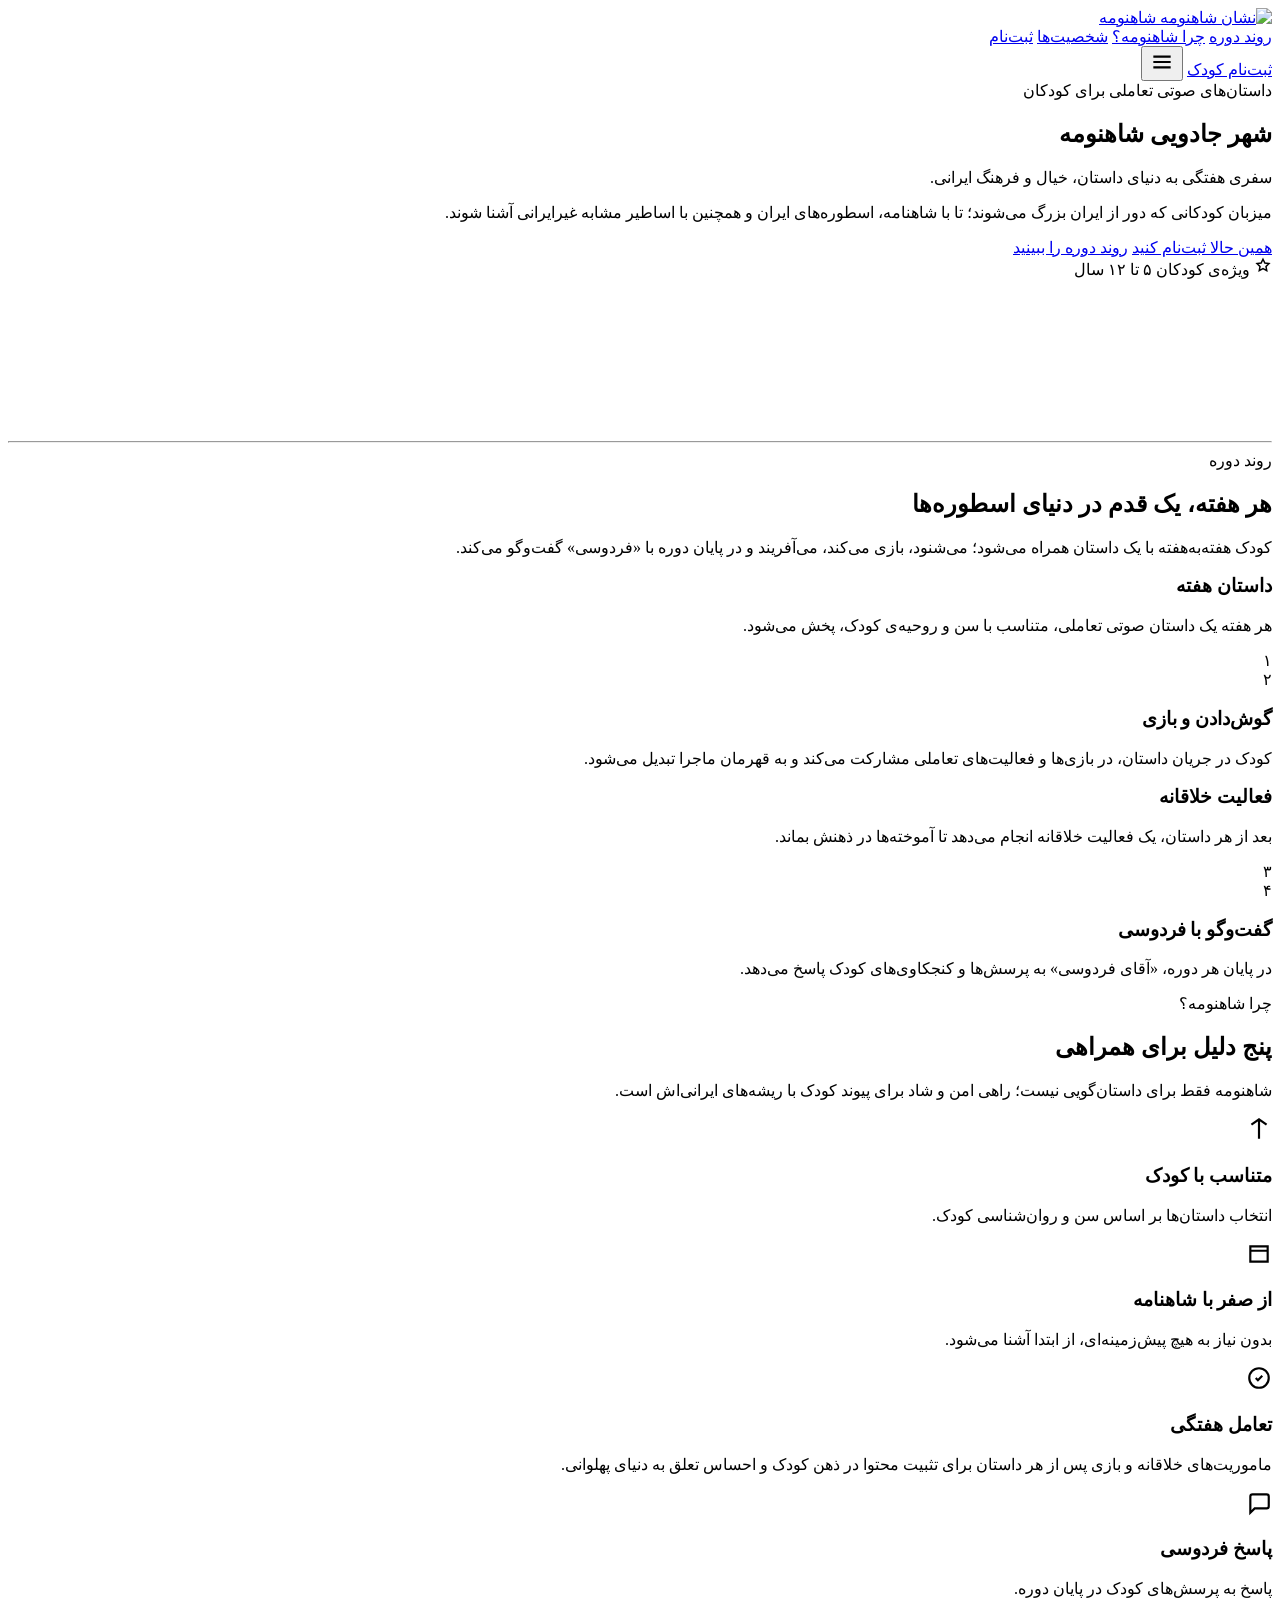
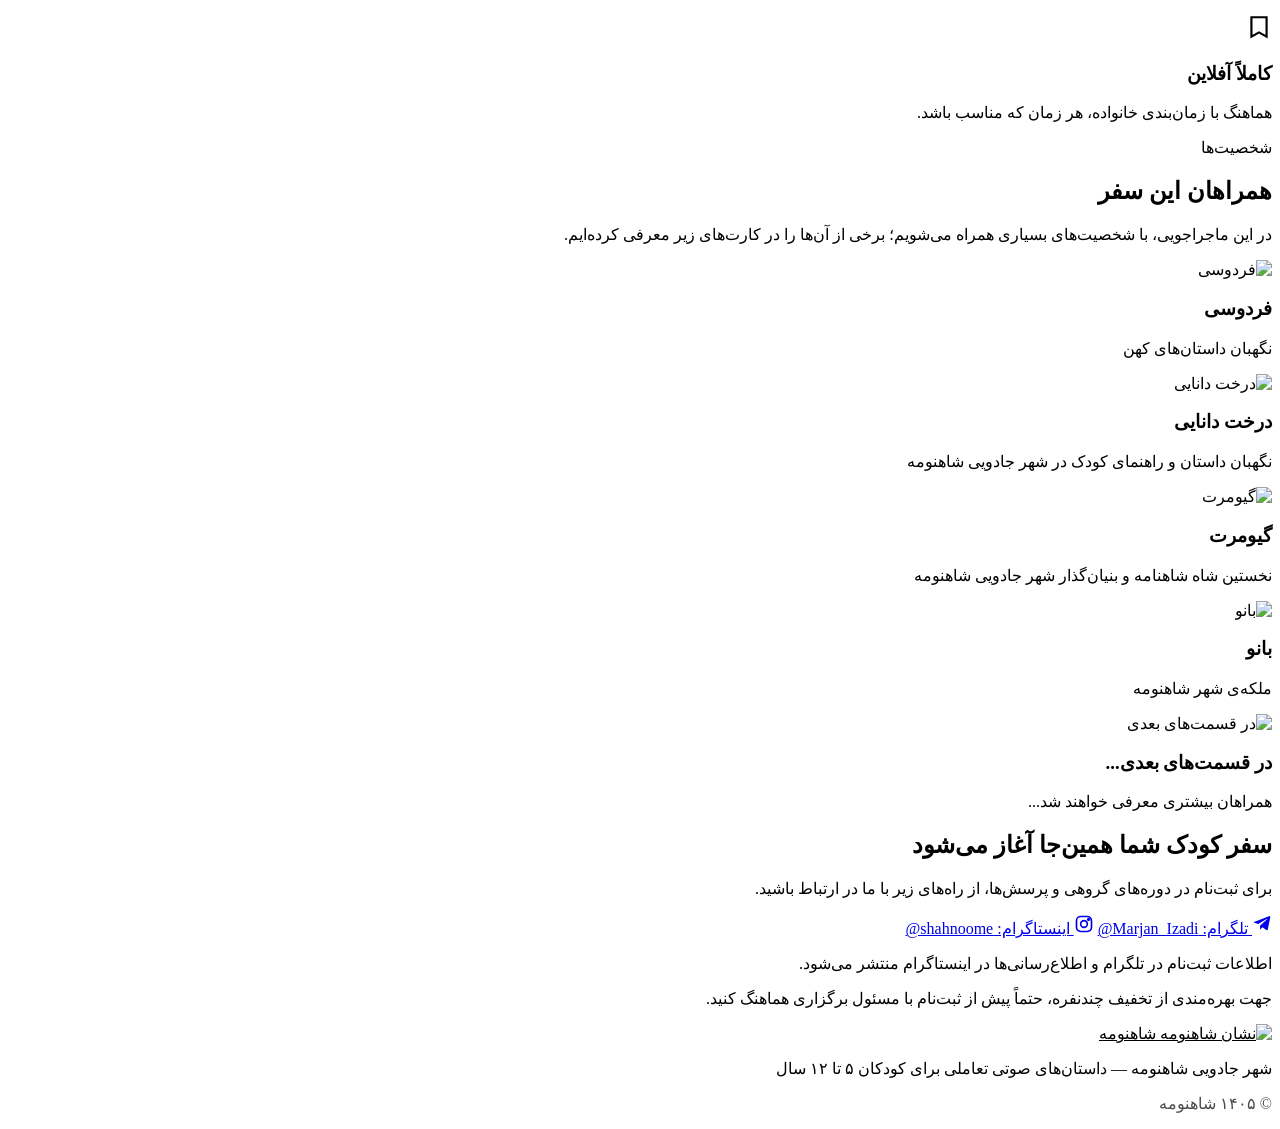
==== index.html @ 926d619a "Add files via upload" ====
<!DOCTYPE html>

<html dir="rtl" lang="fa">
<head>
<meta charset="utf-8"/>
<meta content="width=device-width, initial-scale=1.0" name="viewport"/>
<title>شهر جادویی شاهنومه</title>
<link href="https://fonts.googleapis.com" rel="preconnect"/>
<link crossorigin="" href="https://fonts.gstatic.com" rel="preconnect"/>
<link href="https://fonts.googleapis.com/css2?family=Lalezar&amp;family=Vazirmatn:wght@300;400;500;700;900&amp;family=Gulzar&amp;display=swap" rel="stylesheet"/>

<link href="assets/css/style.css" rel="stylesheet"/></head>
<body>
<header>
<div class="wrap"><nav>
<a class="brand" href="#home"><img alt="نشان شاهنومه" src="assets/images/shahnoome-logo.jpg"/> شاهنومه</a>
<div class="navlinks">
<a href="#roud">روند دوره</a>
<a href="#why">چرا شاهنومه؟</a>
<a href="#chars">شخصیت‌ها</a>
<a href="#register">ثبت‌نام</a>
</div>
<a class="btn" href="#register">ثبت‌نام کودک</a>
<button aria-label="فهرست" class="menu-btn" onclick="document.querySelector('.navlinks').style.display='flex';this.style.display='none'">
<svg fill="none" height="26" stroke="currentColor" stroke-width="2" viewbox="0 0 24 24" width="26"><path d="M4 7h16M4 12h16M4 17h16"></path></svg>
</button>
</nav></div>
</header>
<section class="hero" id="home">
<div class="wrap hero-inner">
<div class="reveal">
<span class="eyebrow">داستان‌های صوتی تعاملی برای کودکان</span>
<h1>شهر جادویی شاهنومه</h1>
<p class="lede">سفری هفتگی به دنیای داستان، خیال و فرهنگ ایرانی.</p>
<p class="sub">میزبان کودکانی که دور از ایران بزرگ می‌شوند؛ تا با شاهنامه، اسطوره‌های ایران و همچنین با اساطیر مشابه غیرایرانی آشنا شوند.</p>
<div class="hero-cta">
<a class="btn" href="#register">همین حالا ثبت‌نام کنید</a>
<a class="btn ghost" href="#roud">روند دوره را ببینید</a>
</div>
<div class="badge-age">
<svg fill="none" height="18" stroke="currentColor" stroke-width="2" viewbox="0 0 24 24" width="18"><path d="M12 3l2.5 5 5.5.8-4 3.9 1 5.5-5-2.7-5 2.7 1-5.5-4-3.9 5.5-.8z"></path></svg>
        ویژه‌ی کودکان ۵ تا ۱۲ سال
      </div>
</div>
<div class="hero-art reveal">
<div class="frame"><video aria-label="شهر جادویی شاهنومه" autoplay="" loop="" muted="" playsinline="" preload="metadata"><source src="assets/videos/shahnoome-intro.mp4" type="video/mp4"/></video></div>
</div>
</div>
</section>
<hr class="gold-line"/>
<section class="band alt" id="roud">
<div class="wrap">
<div class="sec-head reveal">
<div class="kicker">روند دوره</div>
<h2>هر هفته، یک قدم در دنیای اسطوره‌ها</h2>
<p>کودک هفته‌به‌هفته با یک داستان همراه می‌شود؛ می‌شنود، بازی می‌کند، می‌آفریند و در پایان دوره با «فردوسی» گفت‌وگو می‌کند.</p>
</div>
<div class="journey">
<div aria-hidden="true" class="spine"></div>
<div class="step reveal"><div class="card"><h3>داستان هفته</h3><p>هر هفته یک داستان صوتی تعاملی، متناسب با سن و روحیه‌ی کودک، پخش می‌شود.</p></div><div class="node">۱</div><div class="spacer"></div></div>
<div class="step reveal"><div class="spacer"></div><div class="node">۲</div><div class="card"><h3>گوش‌دادن و بازی</h3><p>کودک در جریان داستان، در بازی‌ها و فعالیت‌های تعاملی مشارکت می‌کند و به قهرمان ماجرا تبدیل می‌شود.</p></div></div>
<div class="step reveal"><div class="card"><h3>فعالیت خلاقانه</h3><p>بعد از هر داستان، یک فعالیت خلاقانه انجام می‌دهد تا آموخته‌ها در ذهنش بماند.</p></div><div class="node">۳</div><div class="spacer"></div></div>
<div class="step reveal"><div class="spacer"></div><div class="node">۴</div><div class="card"><h3>گفت‌وگو با فردوسی</h3><p>در پایان هر دوره، «آقای فردوسی» به پرسش‌ها و کنجکاوی‌های کودک پاسخ می‌دهد.</p></div></div>
</div>
</div>
</section>
<section class="band" id="why">
<div class="wrap">
<div class="sec-head reveal">
<div class="kicker">چرا شاهنومه؟</div>
<h2>پنج دلیل برای همراهی</h2>
<p>شاهنومه فقط برای داستان‌گویی نیست؛ راهی امن و شاد برای پیوند کودک با ریشه‌های ایرانی‌اش است.</p>
</div>
<div class="grid">
<div class="feat reveal"><div class="ic"><svg fill="none" height="26" stroke="currentColor" stroke-width="2" viewbox="0 0 24 24" width="26"><path d="M12 3v18M5 8l7-5 7 5"></path></svg></div><h3>متناسب با کودک</h3><p>انتخاب داستان‌ها بر اساس سن و روان‌شناسی کودک.</p></div>
<div class="feat reveal"><div class="ic"><svg fill="none" height="26" stroke="currentColor" stroke-width="2" viewbox="0 0 24 24" width="26"><path d="M4 5h16v14H4zM4 9h16"></path></svg></div><h3>از صفر با شاهنامه</h3><p>بدون نیاز به هیچ پیش‌زمینه‌ای، از ابتدا آشنا می‌شود.</p></div>
<div class="feat reveal"><div class="ic"><svg fill="none" height="26" stroke="currentColor" stroke-width="2" viewbox="0 0 24 24" width="26"><circle cx="12" cy="12" r="9"></circle><path d="M9 12l2 2 4-4"></path></svg></div><h3>تعامل هفتگی</h3><p>ماموریت‌های خلاقانه و بازی پس از هر داستان برای تثبیت محتوا در ذهن کودک و احساس تعلق به دنیای پهلوانی.</p></div>
<div class="feat reveal"><div class="ic"><svg fill="none" height="26" stroke="currentColor" stroke-width="2" viewbox="0 0 24 24" width="26"><path d="M21 15a2 2 0 0 1-2 2H8l-4 4V6a2 2 0 0 1 2-2h13a2 2 0 0 1 2 2z"></path></svg></div><h3>پاسخ فردوسی</h3><p>پاسخ به پرسش‌های کودک در پایان دوره.</p></div>
<div class="feat reveal"><div class="ic"><svg fill="none" height="26" stroke="currentColor" stroke-width="2" viewbox="0 0 24 24" width="26"><path d="M5 3v18l7-4 7 4V3z"></path></svg></div><h3>کاملاً آفلاین</h3><p>هماهنگ با زمان‌بندی خانواده، هر زمان که مناسب باشد.</p></div>
</div>
</div>
</section>
<section class="band alt" id="chars">
<div class="wrap">
<div class="sec-head reveal">
<div class="kicker">شخصیت‌ها</div>
<h2>همراهان این سفر</h2>
<p>در این ماجراجویی، با شخصیت‌های بسیاری همراه می‌شویم؛ برخی از آن‌ها را در کارت‌های زیر معرفی کرده‌ایم.</p>
</div>
<div class="chars featured-chars"><div class="char reveal"><div class="avatar"><img alt="فردوسی" src="assets/images/ferdowsi.png"/></div><h3>فردوسی</h3><p>نگهبان داستان‌های کهن</p></div><div class="char reveal"><div class="avatar"><img alt="درخت دانایی" src="assets/images/tree-of-wisdom.png"/></div><h3>درخت دانایی</h3><p>نگهبان داستان و راهنمای کودک در شهر جادویی شاهنومه</p></div><div class="char reveal"><div class="avatar"><img alt="گیومرت" src="assets/images/giomarth.png"/></div><h3>گیومرت</h3><p>نخستین شاه شاهنامه و بنیان‌گذار شهر جادویی شاهنومه</p></div><div class="char reveal"><div class="avatar"><img alt="بانو" src="assets/images/banu.png"/></div><h3>بانو</h3><p>ملکه‌ی شهر شاهنومه</p></div><div class="char reveal coming-soon"><div class="avatar"><img alt="در قسمت‌های بعدی" src="assets/images/coming-soon.png"/></div><h3>در قسمت‌های بعدی...</h3><p>همراهان بیشتری معرفی خواهند شد...</p></div></div>
</div>
</section>
<section class="band" id="register">
<div class="wrap">
<div class="cta-band reveal">
<h2>سفر کودک شما همین‌جا آغاز می‌شود</h2>
<p>برای ثبت‌نام در دوره‌های گروهی و پرسش‌ها، از راه‌های زیر با ما در ارتباط باشید.</p>
<div class="contacts">
<a href="https://t.me/Marjan_Izadi" rel="noopener" target="_blank"><svg fill="currentColor" height="20" viewbox="0 0 24 24" width="20"><path d="M21.9 4.3l-3 14.2c-.2 1-.8 1.2-1.7.8l-4.6-3.4-2.2 2.2c-.3.3-.5.4-.9.4l.3-4.6 8.4-7.6c.4-.3-.1-.5-.6-.2L7.5 12 3 10.6c-1-.3-1-1 .2-1.4l17.2-6.6c.8-.3 1.5.2 1.5 1.7z"></path></svg> تلگرام: ‪@Marjan_Izadi‬</a>
<a href="https://instagram.com/shahnoome" rel="noopener" target="_blank"><svg fill="none" height="20" stroke="currentColor" stroke-width="2" viewbox="0 0 24 24" width="20"><rect height="18" rx="5" width="18" x="3" y="3"></rect><circle cx="12" cy="12" r="4"></circle><circle cx="17.5" cy="6.5" fill="currentColor" r="1"></circle></svg> اینستاگرام: ‪@shahnoome‬</a>
</div>
<p class="cta-note">اطلاعات ثبت‌نام در تلگرام و اطلاع‌رسانی‌ها در اینستاگرام منتشر می‌شود.
                        <p>جهت بهره‌مندی از تخفیف چندنفره، حتماً پیش از ثبت‌نام با مسئول برگزاری هماهنگ کنید.</p></p>
</div>
</div>
</section>
<footer>
<div class="wrap">
<a class="brand" href="#home" style="color:var(--green)"><img alt="نشان شاهنومه" src="assets/images/shahnoome-logo.jpg"/> شاهنومه</a>
<p>شهر جادویی شاهنومه — داستان‌های صوتی تعاملی برای کودکان ۵ تا ۱۲ سال</p>
<p style="opacity:.7;margin-top:6px">© ۱۴۰۵ شاهنومه</p>
</div>
</footer>

<script defer="True" src="assets/js/main.js"></script></body>
</html>
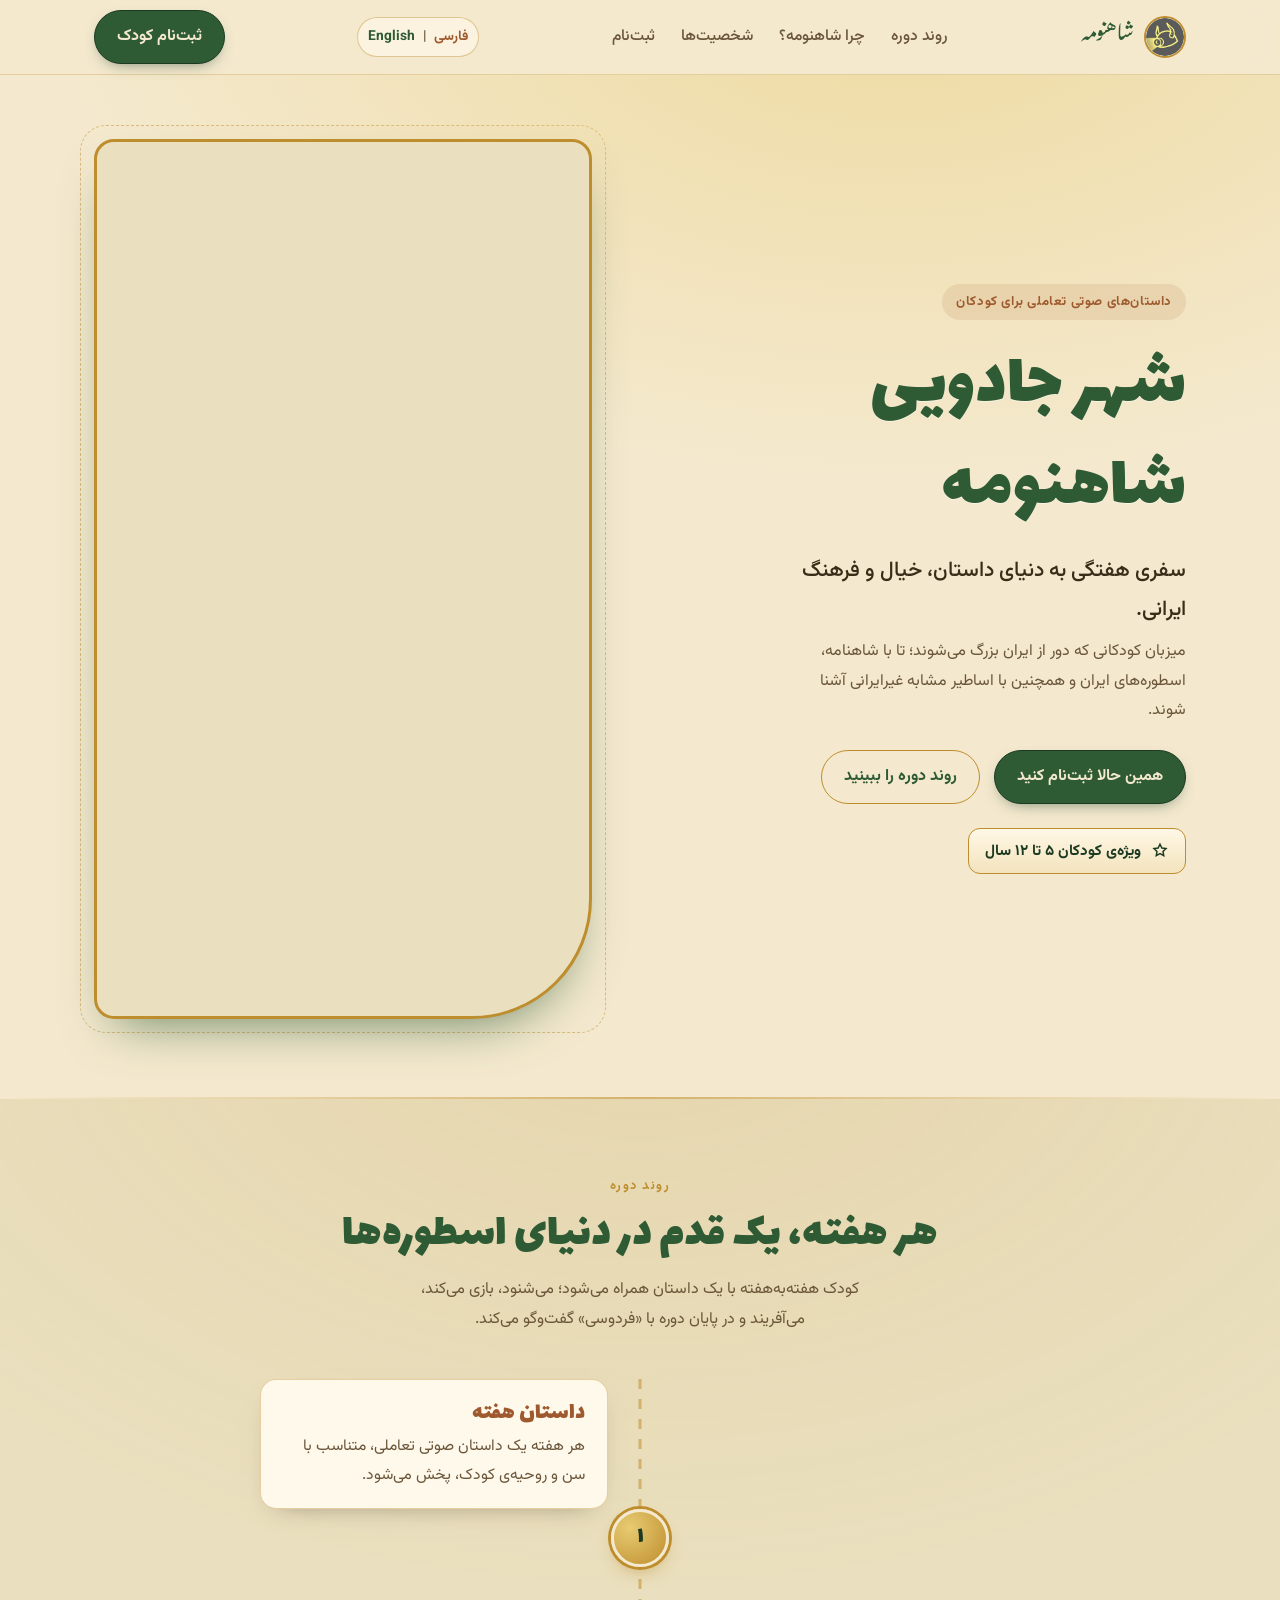
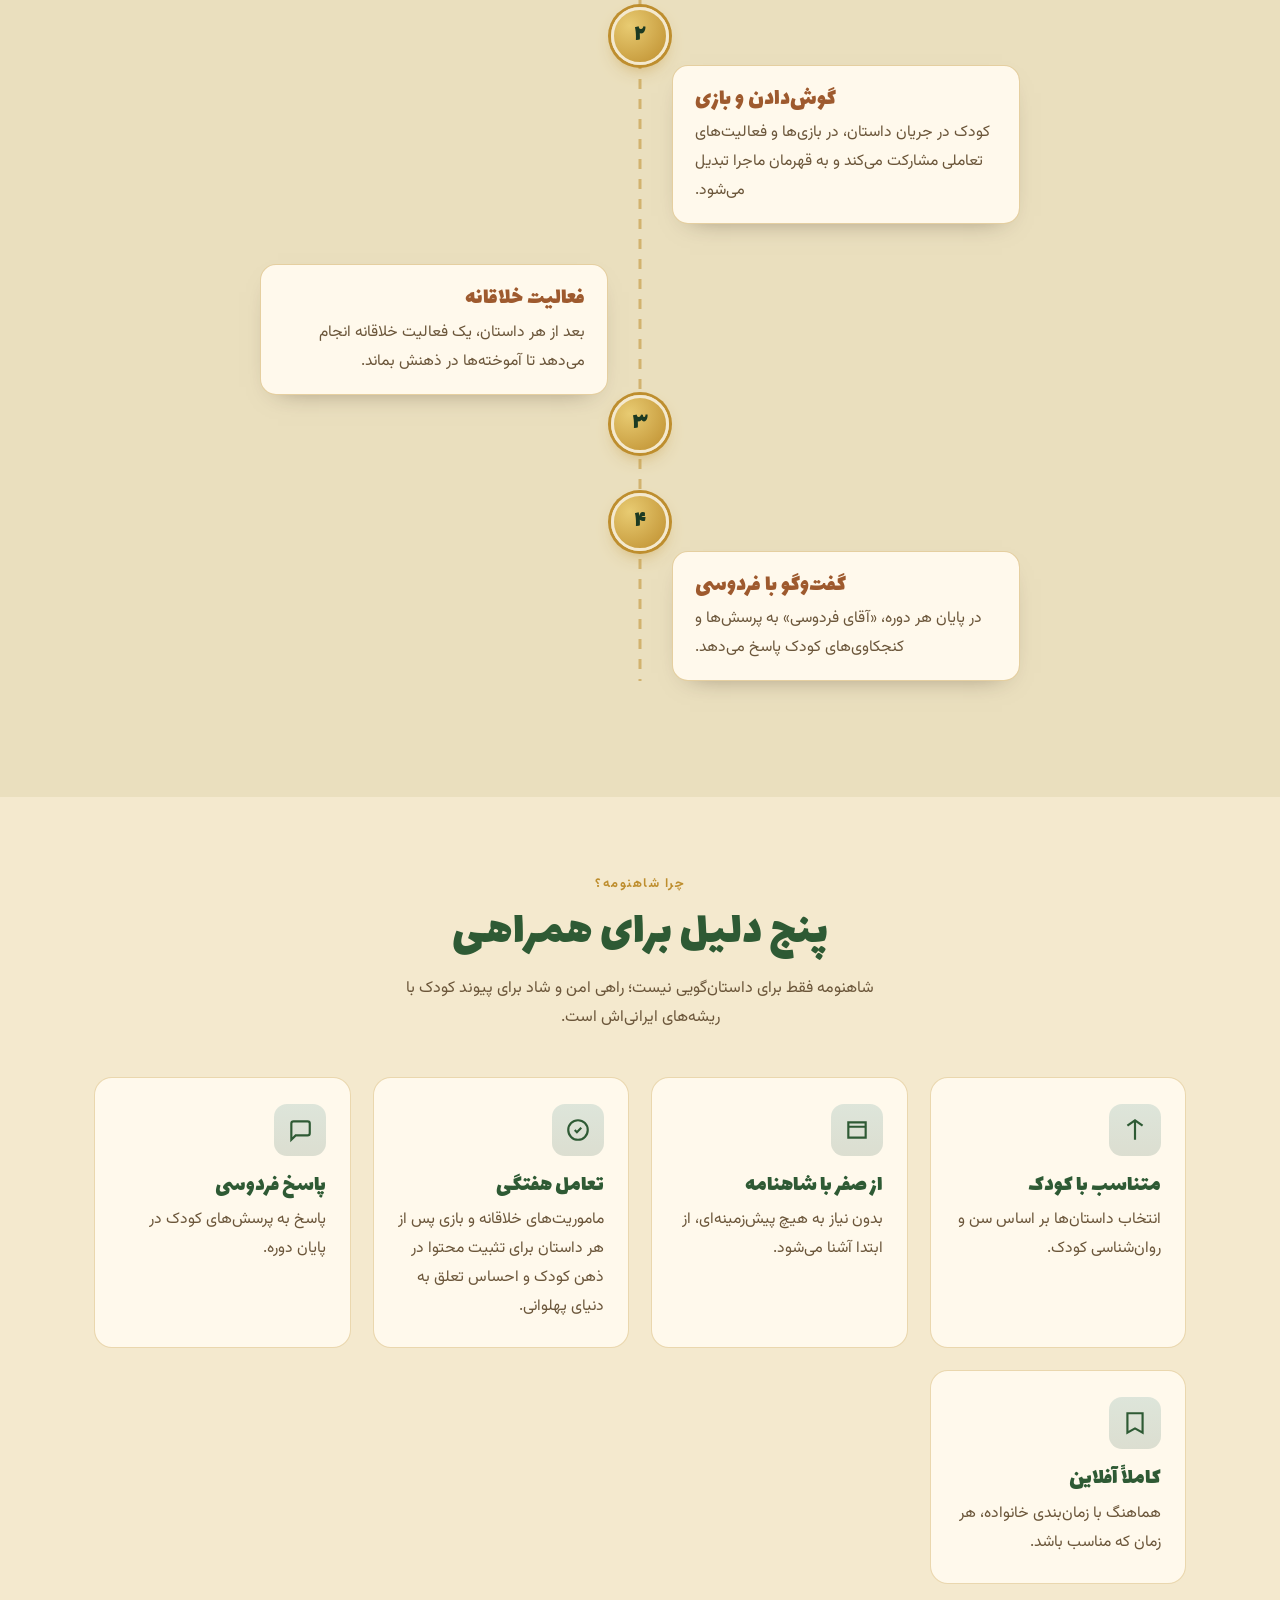
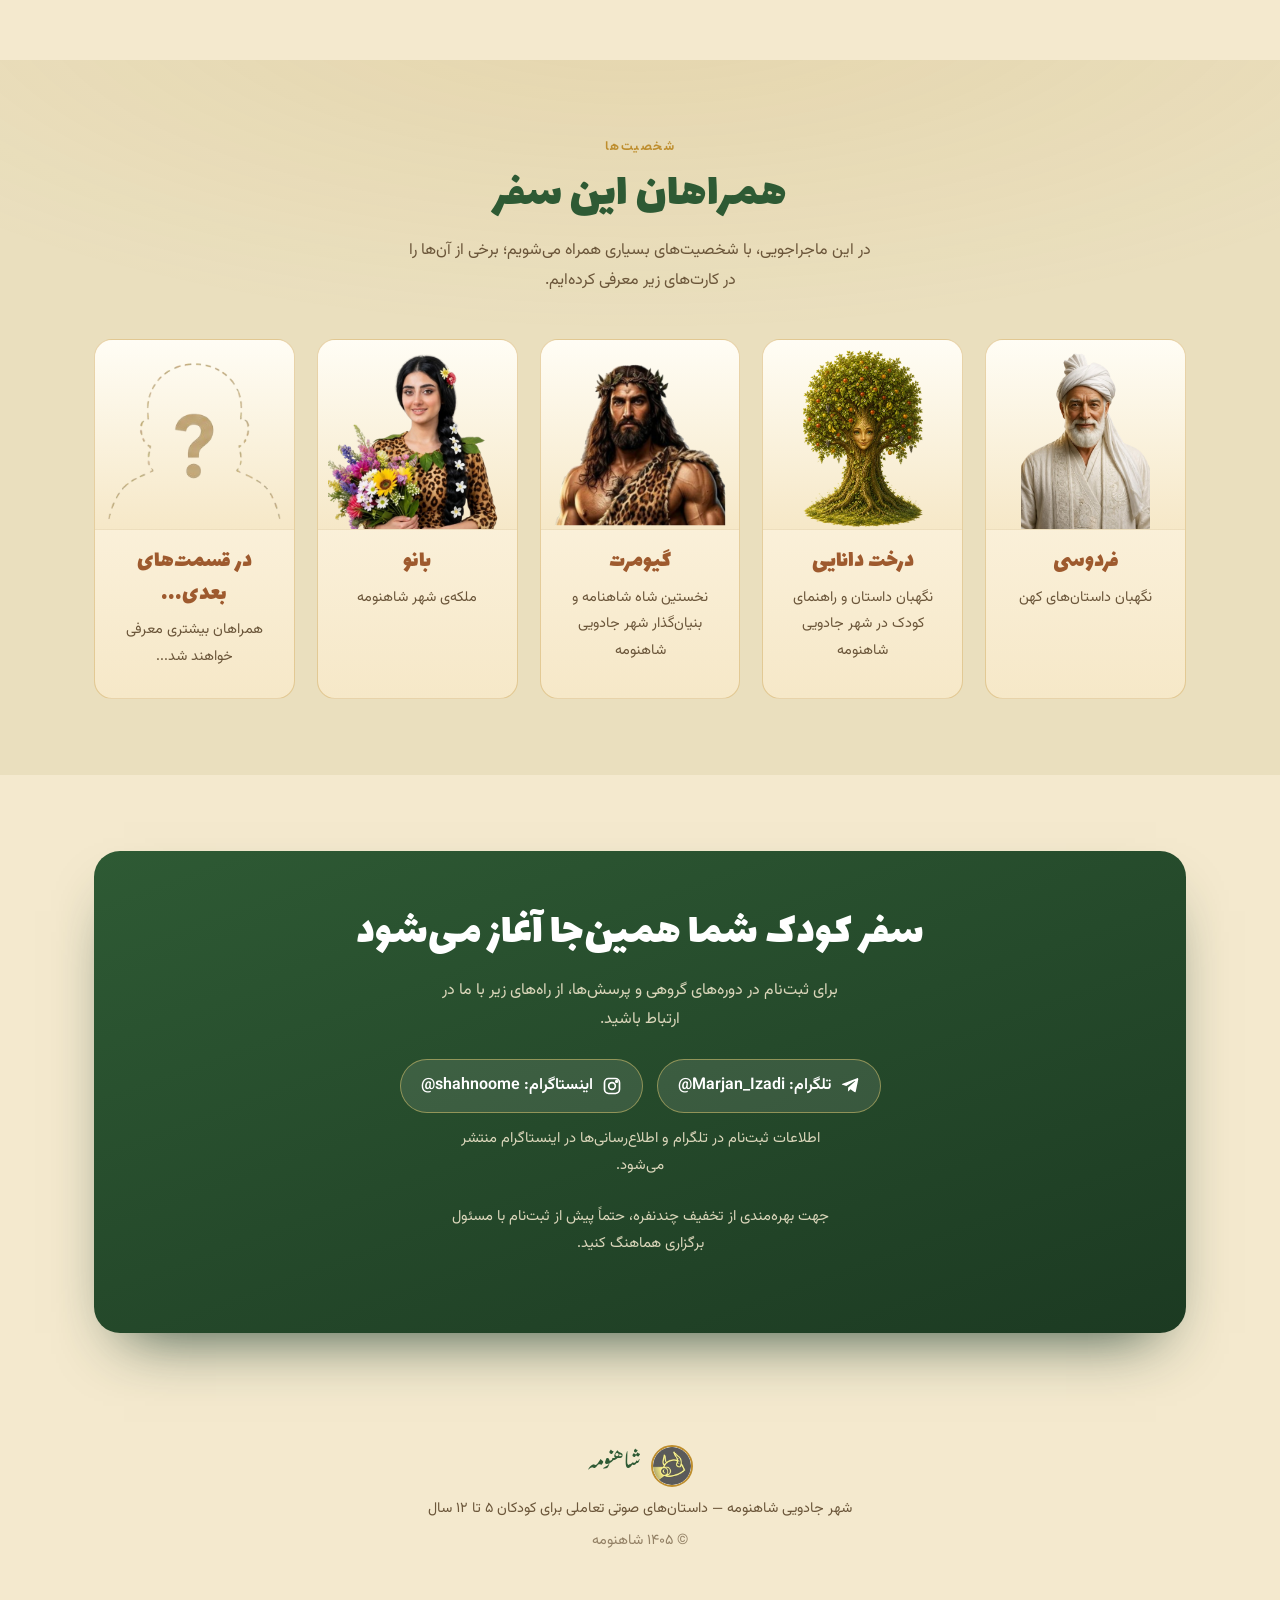
==== commit 3856ad1f: "English page" ====
--- a/index.html
+++ b/index.html
@@ -8,8 +8,20 @@
 <link href="https://fonts.googleapis.com" rel="preconnect"/>
 <link crossorigin="" href="https://fonts.gstatic.com" rel="preconnect"/>
 <link href="https://fonts.googleapis.com/css2?family=Lalezar&amp;family=Vazirmatn:wght@300;400;500;700;900&amp;family=Gulzar&amp;display=swap" rel="stylesheet"/>
-
-<link href="assets/css/style.css" rel="stylesheet"/></head>
+<link href="assets/css/style.css" rel="stylesheet"/><style id="language-switcher-styles">
+.language-switcher{
+  display:inline-flex;align-items:center;gap:8px;white-space:nowrap;
+  padding:6px 10px;border:1px solid rgba(190,142,46,.45);
+  border-radius:999px;font-size:.86rem;font-weight:700;color:var(--ink-soft);
+  background:rgba(255,249,236,.6)
+}
+.language-switcher a{color:var(--green);transition:color .2s}
+.language-switcher a:hover{color:var(--gold)}
+.language-switcher .active-language{color:var(--clay)}
+@media(max-width:860px){
+  .language-switcher{order:2;margin-inline-start:auto}
+}
+</style></head>
 <body>
 <header>
 <div class="wrap"><nav>
@@ -20,7 +32,7 @@
 <a href="#chars">شخصیت‌ها</a>
 <a href="#register">ثبت‌نام</a>
 </div>
-<a class="btn" href="#register">ثبت‌نام کودک</a>
+<div aria-label="تغییر زبان" class="language-switcher"><span class="active-language">فارسی</span><span aria-hidden="true">|</span><a href="en/">English</a></div><a class="btn" href="#register">ثبت‌نام کودک</a>
 <button aria-label="فهرست" class="menu-btn" onclick="document.querySelector('.navlinks').style.display='flex';this.style.display='none'">
 <svg fill="none" height="26" stroke="currentColor" stroke-width="2" viewbox="0 0 24 24" width="26"><path d="M4 7h16M4 12h16M4 17h16"></path></svg>
 </button>
@@ -98,9 +110,8 @@
 <div class="contacts">
 <a href="https://t.me/Marjan_Izadi" rel="noopener" target="_blank"><svg fill="currentColor" height="20" viewbox="0 0 24 24" width="20"><path d="M21.9 4.3l-3 14.2c-.2 1-.8 1.2-1.7.8l-4.6-3.4-2.2 2.2c-.3.3-.5.4-.9.4l.3-4.6 8.4-7.6c.4-.3-.1-.5-.6-.2L7.5 12 3 10.6c-1-.3-1-1 .2-1.4l17.2-6.6c.8-.3 1.5.2 1.5 1.7z"></path></svg> تلگرام: ‪@Marjan_Izadi‬</a>
 <a href="https://instagram.com/shahnoome" rel="noopener" target="_blank"><svg fill="none" height="20" stroke="currentColor" stroke-width="2" viewbox="0 0 24 24" width="20"><rect height="18" rx="5" width="18" x="3" y="3"></rect><circle cx="12" cy="12" r="4"></circle><circle cx="17.5" cy="6.5" fill="currentColor" r="1"></circle></svg> اینستاگرام: ‪@shahnoome‬</a>
-</div>
-<p class="cta-note">اطلاعات ثبت‌نام در تلگرام و اطلاع‌رسانی‌ها در اینستاگرام منتشر می‌شود.
-                        <p>جهت بهره‌مندی از تخفیف چندنفره، حتماً پیش از ثبت‌نام با مسئول برگزاری هماهنگ کنید.</p></p>
+</div><p class="cta-note">اطلاعات ثبت‌نام در تلگرام و اطلاع‌رسانی‌ها در اینستاگرام منتشر می‌شود.</p><p class="cta-note" style="margin-top:8px">جهت بهره‌مندی از تخفیف چندنفره، حتماً پیش از ثبت‌نام با مسئول برگزاری هماهنگ کنید.</p>
+
 </div>
 </div>
 </section>
@@ -111,6 +122,5 @@
 <p style="opacity:.7;margin-top:6px">© ۱۴۰۵ شاهنومه</p>
 </div>
 </footer>
-
 <script defer="True" src="assets/js/main.js"></script></body>
 </html>
--- a/assets/css/style.css
+++ b/assets/css/style.css
@@ -0,0 +1,201 @@
+:root{
+    --parch:#F4E9CE; --parch-2:#EADFBE;
+    --green:#2E5A34; --green-d:#1c3a22;
+    --gold:#BE8E2E; --gold-l:#E8CB72;
+    --clay:#9E5A2E; --teal:#3A7C86;
+    --ink:#3a2c18; --ink-soft:#6b563a;
+  }
+  *{box-sizing:border-box;margin:0;padding:0}
+  html{scroll-behavior:smooth}
+  body{font-family:'Vazirmatn',sans-serif;background:var(--parch);color:var(--ink);line-height:1.85;overflow-x:hidden}
+  h1,h2,h3,.disp{font-family:'Lalezar',sans-serif;font-weight:400;line-height:1.35}
+  a{color:inherit;text-decoration:none}
+  img{display:block;max-width:100%}
+  .wrap{max-width:1140px;margin-inline:auto;padding-inline:24px}
+  .gold-line{height:2px;border:0;background:linear-gradient(90deg,transparent,var(--gold),transparent);opacity:.6}
+
+  header{position:sticky;top:0;z-index:50;background:rgba(244,233,206,.9);backdrop-filter:blur(8px);border-bottom:1px solid rgba(190,142,46,.3)}
+  nav{display:flex;align-items:center;justify-content:space-between;gap:16px;padding-block:10px}
+  .brand{display:flex;align-items:center;gap:10px;font-family:'Gulzar',serif;font-size:1.5rem;color:var(--green)}
+  .brand img{width:42px;height:42px;border-radius:50%;border:2px solid var(--gold);object-fit:cover}
+  .navlinks{display:flex;gap:26px;font-weight:500;font-size:.98rem}
+  .navlinks a{position:relative;color:var(--ink-soft);transition:color .2s}
+  .navlinks a:hover{color:var(--green)}
+  .navlinks a::after{content:"";position:absolute;bottom:-6px;right:0;width:0;height:2px;background:var(--gold);transition:width .25s}
+  .navlinks a:hover::after{width:100%}
+  .btn{display:inline-flex;align-items:center;gap:8px;background:var(--green);color:var(--parch);padding:11px 22px;border-radius:999px;font-weight:700;border:1px solid var(--green-d);transition:transform .18s,box-shadow .18s,background .2s;box-shadow:0 6px 16px -8px rgba(23,58,44,.7);cursor:pointer}
+  .btn:hover{transform:translateY(-2px);background:var(--green-d)}
+  .btn.ghost{background:transparent;color:var(--green);border:1.5px solid var(--gold);box-shadow:none}
+  .btn.ghost:hover{background:rgba(190,142,46,.14);transform:translateY(-2px)}
+  .btn.gold{background:var(--gold);color:var(--green-d);border-color:var(--gold-l)}
+  .btn.gold:hover{background:var(--gold-l)}
+  .menu-btn{display:none;background:none;border:0;color:var(--green);cursor:pointer}
+
+  .hero{position:relative;padding-block:64px 78px;background:radial-gradient(120% 90% at 70% -10%,rgba(232,203,114,.5),transparent 55%)}
+  .hero-inner{display:grid;grid-template-columns:1.05fr .95fr;gap:44px;align-items:center}
+  .eyebrow{display:inline-flex;align-items:center;gap:8px;color:var(--clay);font-weight:700;letter-spacing:.6px;font-size:.82rem;background:rgba(158,90,46,.12);padding:6px 14px;border-radius:999px;margin-bottom:16px}
+  .hero h1{font-size:clamp(2.6rem,6vw,4.7rem);color:var(--green);text-shadow:0 1px 0 rgba(255,255,255,.4)}
+  .hero .lede{font-size:clamp(1.05rem,2.2vw,1.32rem);color:var(--ink);max-width:34ch;margin:12px 0 8px;font-weight:500}
+  .hero .sub{color:var(--ink-soft);max-width:42ch;margin-bottom:24px}
+  .hero-cta{display:flex;gap:14px;flex-wrap:wrap}
+  .badge-age{margin-top:24px;display:inline-flex;align-items:center;gap:10px;font-weight:700;color:var(--green-d);background:linear-gradient(180deg,#fff8e6,#f3e3bd);border:1px solid var(--gold);padding:8px 16px;border-radius:12px;font-size:.95rem}
+  .hero-art{position:relative}
+  .hero-art .frame{border-radius:20px 20px 120px 20px;overflow:hidden;border:3px solid var(--gold);box-shadow:0 24px 50px -22px rgba(46,90,52,.7);background:#fff}
+  .hero-art .frame img,.hero-art .frame video{width:100%;height:auto;display:block;object-fit:cover}.hero-art .frame video{aspect-ratio:9/16}
+  .hero-art::after{content:"";position:absolute;inset:-14px;border-radius:26px;border:1px dashed rgba(190,142,46,.5);z-index:-1}
+
+  .showcase{padding-block:10px 66px}
+  .showcase .card{position:relative;border-radius:22px;overflow:hidden;border:3px solid var(--gold);box-shadow:0 26px 54px -26px rgba(46,90,52,.7)}
+  .showcase img{width:100%;height:auto;display:block}
+  .showcase .cap{position:absolute;inset-inline:0;bottom:0;padding:26px 24px 18px;color:#fff;font-family:'Lalezar';font-size:clamp(1.2rem,3vw,1.9rem);background:linear-gradient(0deg,rgba(23,42,30,.82),transparent)}
+
+  .band{padding-block:76px}
+  .band.alt{background:radial-gradient(120% 80% at 50% -10%,rgba(190,142,46,.12),transparent 60%),var(--parch-2)}
+  .sec-head{text-align:center;margin-bottom:44px}
+  .sec-head .kicker{color:var(--gold);font-weight:700;letter-spacing:1.5px;font-size:.8rem}
+  .sec-head h2{font-size:clamp(2rem,4.4vw,3rem);color:var(--green);margin-top:4px}
+  .sec-head p{color:var(--ink-soft);max-width:52ch;margin:8px auto 0}
+
+  .journey{position:relative;max-width:760px;margin-inline:auto}
+  .spine{position:absolute;top:0;bottom:0;right:50%;transform:translateX(50%);width:3px;background:repeating-linear-gradient(180deg,var(--gold) 0 10px,transparent 10px 20px);opacity:.55}
+  .step{position:relative;display:grid;grid-template-columns:1fr 64px 1fr;align-items:center;margin-block:6px 40px}
+  .step .card{background:#fff9ec;border:1px solid rgba(190,142,46,.4);border-radius:16px;padding:18px 22px;box-shadow:0 10px 26px -18px rgba(55,39,26,.6)}
+  .step .card h3{font-size:1.5rem;color:var(--clay);margin-bottom:2px}
+  .step .card p{color:var(--ink-soft);font-size:.98rem}
+  .step .node{grid-column:2;justify-self:center;width:58px;height:58px;border-radius:50%;display:grid;place-items:center;background:radial-gradient(circle at 30% 30%,var(--gold-l),var(--gold));color:var(--green-d);font-family:'Lalezar';font-size:1.5rem;border:3px solid var(--parch);box-shadow:0 0 0 3px var(--gold),0 8px 20px -8px rgba(190,142,46,.9);z-index:2}
+  .step:nth-child(odd) .card{grid-column:1;text-align:left}
+  .step:nth-child(even) .card{grid-column:3}
+  .step:nth-child(odd) .spacer{grid-column:3}
+  .step:nth-child(even) .spacer{grid-column:1}
+
+  .grid{display:grid;grid-template-columns:repeat(auto-fit,minmax(240px,1fr));gap:22px}
+  .feat{background:#fff9ec;border:1px solid rgba(190,142,46,.32);border-radius:18px;padding:26px 24px;transition:transform .2s,box-shadow .2s,border-color .2s}
+  .feat:hover{transform:translateY(-5px);border-color:var(--gold);box-shadow:0 18px 30px -20px rgba(55,39,26,.65)}
+  .feat .ic{width:52px;height:52px;border-radius:13px;display:grid;place-items:center;margin-bottom:14px;background:linear-gradient(180deg,rgba(46,125,123,.16),rgba(36,81,64,.16));color:var(--green)}
+  .feat h3{font-size:1.45rem;color:var(--green);margin-bottom:4px}
+  .feat p{color:var(--ink-soft);font-size:.98rem}
+
+  .chars{display:grid;grid-template-columns:repeat(auto-fit,minmax(180px,1fr));gap:20px}
+  .char{text-align:center;background:linear-gradient(180deg,#fff9ec,#f6e8c8);border:1px solid rgba(190,142,46,.35);border-radius:18px;padding:22px 16px;transition:transform .2s}
+  .char:hover{transform:translateY(-5px)}
+  .char .avatar{width:104px;height:104px;margin:0 auto 12px;border-radius:50%;overflow:hidden;border:3px solid var(--gold);background:radial-gradient(circle at 35% 30%,#fff7e0,#e9d9ad);display:grid;place-items:center}
+  .char .avatar img{width:100%;height:100%;object-fit:cover}
+  .char h3{font-size:1.5rem;color:var(--clay)}
+  .char p{color:var(--ink-soft);font-size:.9rem;margin-top:2px}
+
+  .cta-band{background:linear-gradient(160deg,var(--green),var(--green-d));color:var(--parch);border-radius:26px;padding:52px 34px;text-align:center;position:relative;overflow:hidden;box-shadow:0 30px 60px -30px rgba(23,58,44,.9)}
+  .cta-band h2{color:#fff;font-size:clamp(2rem,4.5vw,2.8rem)}
+  .cta-band p{color:rgba(244,233,206,.88);max-width:48ch;margin:12px auto 24px}
+  .contacts{display:flex;gap:14px;justify-content:center;flex-wrap:wrap}
+  .contacts a{display:inline-flex;align-items:center;gap:9px;background:rgba(255,255,255,.1);border:1px solid rgba(232,203,114,.5);color:#fff;padding:11px 20px;border-radius:999px;font-weight:600;transition:background .2s,transform .2s}
+  .contacts a:hover{background:rgba(255,255,255,.18);transform:translateY(-2px)}
+  .cta-note{margin-top:20px;font-size:.92rem;color:rgba(244,233,206,.75)}
+
+  footer{padding-block:34px 46px;text-align:center;color:var(--ink-soft);font-size:.9rem}
+  footer .brand{justify-content:center;margin-bottom:8px}
+
+  .reveal{opacity:0;transform:translateY(24px);transition:opacity .7s ease,transform .7s ease}
+  .reveal.in{opacity:1;transform:none}
+
+  @media (max-width:860px){
+    .navlinks{display:none}
+    .menu-btn{display:block}
+    .hero-inner{grid-template-columns:1fr;text-align:center}
+    .hero .lede,.hero .sub{margin-inline:auto}
+    .hero-cta{justify-content:center}
+    .hero-art{order:-1;max-width:360px;margin-inline:auto}
+    .step{grid-template-columns:1fr;gap:10px}
+    .step .node{grid-column:1;grid-row:1}
+    .step:nth-child(odd) .card,.step:nth-child(even) .card{grid-column:1;text-align:right}
+    .spacer{display:none}
+    .spine{right:29px;transform:none}
+  }
+  @media (prefers-reduced-motion:reduce){
+    *{animation:none!important;scroll-behavior:auto!important}
+    .reveal{opacity:1;transform:none;transition:none}
+  }
+
+
+  /* Responsive refinements + high-quality original PNG artwork */
+  .hero-art .frame{background:linear-gradient(180deg,#fffaf0,#f4e9ce);}
+  .hero-art .frame img,.hero-art .frame video{object-fit:contain;padding:0;background:transparent;}
+  .showcase .card{background:linear-gradient(180deg,#fffaf0,#f4e9ce);}
+  .showcase img{max-height:620px;object-fit:contain;padding:18px;margin-inline:auto;}
+  .featured-chars{grid-template-columns:repeat(auto-fit,minmax(190px,1fr));max-width:1120px;margin-inline:auto;align-items:stretch;}
+  .featured-chars .char{padding:26px 18px 24px;}
+  .featured-chars .avatar{width:190px;height:190px;border-radius:22px;background:#fff9ec;}
+  .featured-chars .avatar img{width:100%;height:100%;object-fit:contain;padding:0;background:transparent;}
+  @media (max-width:860px){
+    header{position:relative;}
+    nav{flex-wrap:wrap;}
+    .navlinks{width:100%;flex-direction:column;align-items:center;gap:12px;padding:12px 0;}
+    .hero{padding-block:34px 52px;}
+    .wrap{padding-inline:18px;}
+    .showcase img{max-height:420px;padding:12px;}
+    .featured-chars{grid-template-columns:repeat(auto-fit,minmax(190px,1fr));max-width:1120px;margin-inline:auto;align-items:stretch;}
+    .featured-chars .avatar{width:190px;height:190px;border-radius:22px;background:#fff9ec;}
+    .cta-band{padding:38px 20px;}
+  }
+  @media (max-width:480px){
+    .brand{font-size:1.25rem;}
+    .btn{padding:9px 16px;font-size:.92rem;}
+    .hero h1{font-size:2.45rem;}
+    .band{padding-block:52px;}
+    .sec-head{margin-bottom:28px;}
+  }
+
+
+  .char .avatar{background:radial-gradient(circle at 50% 45%,rgba(255,248,230,.95),rgba(234,223,190,.8));}
+  .char .avatar img{object-fit:cover;}
+  .hero-art .frame{background:var(--parch-2);}
+  .showcase .card{background:var(--parch-2);}
+
+  .char.coming-soon .avatar{border:0;background:transparent;box-shadow:none;}
+  .char.coming-soon .avatar img{object-fit:contain;}
+  .char h3{margin-top:8px;}
+
+
+  /* Character-card alignment fixes */
+  .featured-chars .char{
+    padding:0 16px 22px;
+    overflow:hidden;
+    display:flex;
+    flex-direction:column;
+    align-items:center;
+  }
+  .featured-chars .avatar{
+    width:calc(100% + 32px);
+    height:210px;
+    margin:0 -16px 16px;
+    border:0;
+    border-bottom:1px solid rgba(190,142,46,.35);
+    border-radius:18px 18px 0 0;
+    background:linear-gradient(180deg,#fffaf0,#f4e9ce);
+    overflow:hidden;
+  }
+  .featured-chars .avatar img{
+    width:100%;
+    height:100%;
+    object-fit:contain;
+    object-position:center bottom;
+    padding:0;
+    background:transparent;
+  }
+  .featured-chars .char h3{margin-top:2px;}
+  .featured-chars .char.coming-soon .avatar{
+    border-bottom:1px solid rgba(190,142,46,.35);
+    background:linear-gradient(180deg,#fffaf0,#f4e9ce);
+  }
+  @media (max-width:480px){
+    .featured-chars .avatar{height:190px;}
+  }
+
+
+  /* Character cards: align images neatly with card borders */
+  .chars.featured-chars{grid-template-columns:repeat(auto-fit,minmax(190px,1fr));align-items:stretch;gap:22px}
+  .chars.featured-chars .char{padding:0 0 20px;overflow:hidden;display:flex;flex-direction:column;min-height:360px}
+  .chars.featured-chars .char .avatar{width:100%;height:190px;margin:0 0 14px;border:0;border-bottom:1px solid rgba(190,142,46,.28);border-radius:18px 18px 0 0;background:linear-gradient(180deg,#fffdf5,#f6e8c8);display:flex;align-items:flex-end;justify-content:center;overflow:hidden}
+  .chars.featured-chars .char .avatar img{width:100%;height:100%;object-fit:contain;object-position:center bottom;padding:8px 10px 0}
+  .chars.featured-chars .char h3{padding-inline:14px;margin-top:2px}
+  .chars.featured-chars .char p{padding-inline:16px;margin-top:6px}
+  @media (max-width:520px){.chars.featured-chars .char .avatar{height:210px}.chars.featured-chars .char{min-height:auto}}
